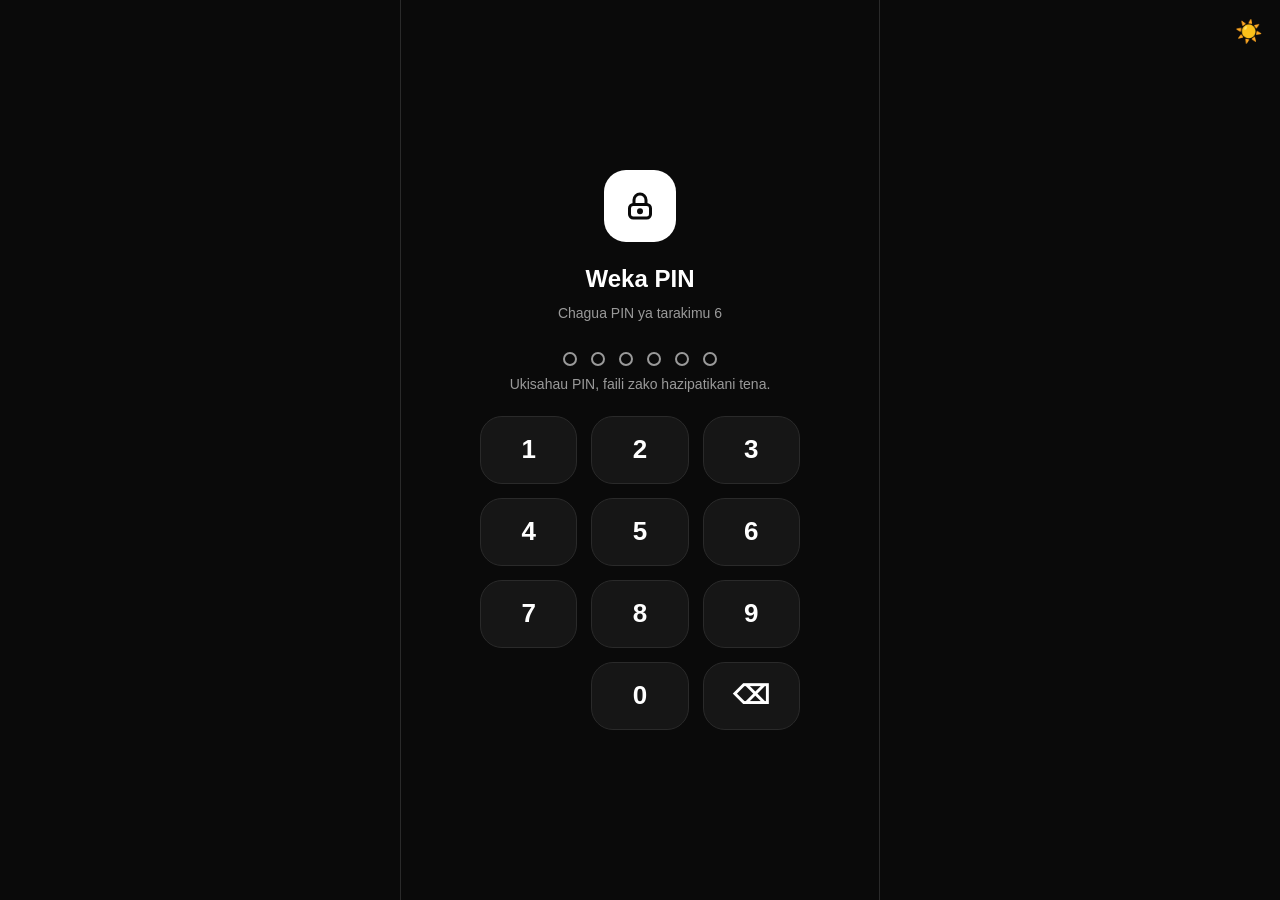
==== vault.html @ 3946f8a8 "Pro Private: toleo safi" ====
<!DOCTYPE html>
<html lang="sw" data-theme="dark">
<head>
  <meta charset="UTF-8">
  <meta name="viewport" content="width=device-width, initial-scale=1, viewport-fit=cover, user-scalable=no">
  <meta name="mobile-web-app-capable" content="yes">
  <meta name="apple-mobile-web-app-capable" content="yes">
  <meta name="apple-mobile-web-app-status-bar-style" content="black-translucent">
  <title>Pro Private</title>
  <link rel="manifest" href="manifest.json">
  <link rel="apple-touch-icon" href="icons/icon-192.png">
  <link rel="stylesheet" href="css/theme-dark.css">
  <link rel="stylesheet" href="css/theme-light.css">
  <link rel="stylesheet" href="css/base.css">
  <link rel="stylesheet" href="css/vault.css">
  <script src="js/theme.js"></script>
</head>
<body>

  <header class="app-header">
    <h1 class="app-title">Pro Private</h1>
    <div class="header-actions">
      <button class="icon-btn" data-theme-toggle aria-label="Badili theme">☀️</button>
      <button class="icon-btn" id="lockBtn" aria-label="Funga app">🔒</button>
    </div>
  </header>

  <!-- Upau wa kuchagua (unaonekana ukibonyeza kwa muda mrefu) -->
  <div class="select-bar hidden" id="selectBar">
    <button class="icon-btn" id="selCancel" aria-label="Ghairi">✕</button>
    <span id="selCount">0 zimechaguliwa</span>
    <button class="icon-btn" id="selDelete" aria-label="Futa">🗑️</button>
  </div>

  <main class="app-main">
    <div class="section-head">
      <h2 id="sectionTitle">Picha</h2>
      <span class="muted" id="sectionCount"></span>
    </div>
    <section id="content"></section>
  </main>

  <button class="fab" id="addBtn" aria-label="Ongeza faili">+</button>

  <nav class="bottom-nav">
    <button data-tab="photo" class="active"><span class="nav-icon">🖼️</span>Picha</button>
    <button data-tab="video"><span class="nav-icon">🎬</span>Video</button>
    <button data-tab="audio"><span class="nav-icon">🎵</span>Muziki</button>
    <a href="settings.html"><span class="nav-icon">⚙️</span>Settings</a>
  </nav>

  <input type="file" id="fileInput" multiple hidden>

  <div class="progress-overlay hidden" id="progress">
    <div class="progress-card">
      <div class="spinner"></div>
      <p id="progressText">Inaficha...</p>
      <p class="muted" id="progressName"></p>
    </div>
  </div>

  <div class="toast" id="toast"></div>

  <script src="js/crypto.js"></script>
  <script src="js/db.js"></script>
  <script src="js/vault.js"></script>
  <script src="js/app.js"></script>
</body>
</html>
---- css/theme-dark.css ----
/* Pro Private - Theme NYEUSI */
:root,
:root[data-theme="dark"] {
  --bg: #0a0a0a;
  --bg-elevated: #121212;
  --card: #161616;
  --card-hover: #1e1e1e;
  --border: #2a2a2a;
  --text: #ffffff;
  --text-muted: #9a9a9a;
  --accent: #ffffff;
  --accent-text: #0a0a0a;
  --danger: #ff5a5a;
  --overlay: rgba(0, 0, 0, 0.75);
  --shadow: 0 6px 24px rgba(0, 0, 0, 0.6);
  color-scheme: dark;
}
---- css/theme-light.css ----
/* Pro Private - Theme NYEUPE */
:root[data-theme="light"] {
  --bg: #ffffff;
  --bg-elevated: #f7f7f7;
  --card: #f2f2f2;
  --card-hover: #e8e8e8;
  --border: #dcdcdc;
  --text: #0a0a0a;
  --text-muted: #6b6b6b;
  --accent: #0a0a0a;
  --accent-text: #ffffff;
  --danger: #d93025;
  --overlay: rgba(255, 255, 255, 0.85);
  --shadow: 0 6px 24px rgba(0, 0, 0, 0.12);
  color-scheme: light;
}
---- css/base.css ----
/* Pro Private - base.css (mobile-first) */

*,
*::before,
*::after {
  box-sizing: border-box;
  -webkit-tap-highlight-color: transparent;
}

html {
  -webkit-text-size-adjust: 100%;
  text-size-adjust: 100%;
}

html,
body {
  margin: 0;
  padding: 0;
  min-height: 100%;
  background: var(--bg);
  color: var(--text);
  font-family: -apple-system, BlinkMacSystemFont, "Segoe UI", Roboto, "Helvetica Neue", Arial, sans-serif;
  font-size: 16px;
  line-height: 1.45;
  overscroll-behavior: none;
  -webkit-font-smoothing: antialiased;
  transition: background 0.25s ease, color 0.25s ease;
}

body {
  min-height: 100vh;
  min-height: 100dvh;
  display: flex;
  flex-direction: column;
  padding-top: env(safe-area-inset-top);
  padding-left: env(safe-area-inset-left);
  padding-right: env(safe-area-inset-right);
  touch-action: manipulation;
  -webkit-user-select: none;
  user-select: none;
}

img,
video { max-width: 100%; display: block; }
h1, h2, h3, p { margin: 0; }
a { color: inherit; text-decoration: none; }

/* ---------- Layout ---------- */
.app-header {
  position: sticky;
  top: 0;
  z-index: 20;
  display: flex;
  align-items: center;
  justify-content: space-between;
  gap: 12px;
  padding: 14px 16px;
  background: var(--bg);
  border-bottom: 1px solid var(--border);
}

.app-title { font-size: 20px; font-weight: 700; letter-spacing: 0.3px; }

.app-main {
  flex: 1;
  padding: 16px;
  padding-bottom: calc(84px + env(safe-area-inset-bottom));
}

.screen-center {
  flex: 1;
  display: flex;
  flex-direction: column;
  align-items: center;
  justify-content: center;
  padding: 24px 16px;
  text-align: center;
}

/* ---------- Buttons ---------- */
.btn {
  display: inline-flex;
  align-items: center;
  justify-content: center;
  gap: 8px;
  min-height: 48px;
  padding: 0 22px;
  border: 1px solid var(--accent);
  border-radius: 14px;
  background: var(--accent);
  color: var(--accent-text);
  font-size: 16px;
  font-weight: 600;
  font-family: inherit;
  cursor: pointer;
  transition: transform 0.12s ease, opacity 0.2s ease;
}
.btn:active { transform: scale(0.97); opacity: 0.9; }
.btn-outline { background: transparent; color: var(--text); border-color: var(--border); }
.btn-danger { background: transparent; color: var(--danger); border-color: var(--danger); }
.btn-block { width: 100%; }

.icon-btn {
  display: inline-flex;
  align-items: center;
  justify-content: center;
  width: 48px;
  height: 48px;
  border: none;
  border-radius: 50%;
  background: transparent;
  color: var(--text);
  font-size: 22px;
  cursor: pointer;
}
.icon-btn:active { background: var(--card-hover); }

/* ---------- Cards & lists ---------- */
.card {
  background: var(--card);
  border: 1px solid var(--border);
  border-radius: 16px;
  padding: 16px;
}

.list-item {
  display: flex;
  align-items: center;
  gap: 12px;
  min-height: 56px;
  padding: 10px 14px;
  background: var(--card);
  border: 1px solid var(--border);
  border-radius: 14px;
  margin-bottom: 10px;
}
.list-item:active { background: var(--card-hover); }

.muted { color: var(--text-muted); font-size: 14px; }

/* ---------- Bottom navigation ---------- */
.bottom-nav {
  position: fixed;
  left: 0;
  right: 0;
  bottom: 0;
  z-index: 30;
  display: flex;
  justify-content: space-around;
  background: var(--bg-elevated);
  border-top: 1px solid var(--border);
  padding-bottom: env(safe-area-inset-bottom);
}

.bottom-nav a,
.bottom-nav button {
  flex: 1;
  display: flex;
  flex-direction: column;
  align-items: center;
  justify-content: center;
  gap: 2px;
  min-height: 60px;
  border: none;
  background: transparent;
  color: var(--text-muted);
  font-size: 12px;
  font-family: inherit;
  cursor: pointer;
}
.bottom-nav .nav-icon { font-size: 22px; line-height: 1; }
.bottom-nav .active { color: var(--text); font-weight: 700; }

/* ---------- Floating "+" button ---------- */
.fab {
  position: fixed;
  right: 18px;
  bottom: calc(78px + env(safe-area-inset-bottom));
  z-index: 40;
  width: 58px;
  height: 58px;
  border: none;
  border-radius: 50%;
  background: var(--accent);
  color: var(--accent-text);
  font-size: 30px;
  line-height: 1;
  box-shadow: var(--shadow);
  cursor: pointer;
}
.fab:active { transform: scale(0.94); }

/* ---------- Inputs ---------- */
.input {
  width: 100%;
  min-height: 48px;
  padding: 0 14px;
  border: 1px solid var(--border);
  border-radius: 12px;
  background: var(--card);
  color: var(--text);
  font-size: 16px;
  font-family: inherit;
  -webkit-user-select: text;
  user-select: text;
}
.input:focus { outline: 2px solid var(--accent); outline-offset: 1px; }

/* ---------- Privacy blur (recent apps) ---------- */
body.is-hidden > * { filter: blur(24px); pointer-events: none; }
body.is-hidden::after {
  content: "";
  position: fixed;
  inset: 0;
  background: var(--bg);
  z-index: 9999;
}

/* ---------- Utility ---------- */
.hidden { display: none !important; }
.center { text-align: center; }
.mt-8 { margin-top: 8px; }
.mt-16 { margin-top: 16px; }
.mt-24 { margin-top: 24px; }

/* Desktop: weka app katikati kama simu */
@media (min-width: 700px) {
  body {
    max-width: 480px;
    margin: 0 auto;
    border-left: 1px solid var(--border);
    border-right: 1px solid var(--border);
  }
  .bottom-nav { max-width: 480px; margin: 0 auto; }
}
---- css/vault.css ----
/* Pro Private - vault.css */

.header-actions {
  display: flex;
  align-items: center;
}

.section-head {
  display: flex;
  align-items: baseline;
  justify-content: space-between;
  margin-bottom: 12px;
}

.section-head h2 {
  font-size: 18px;
}

/* ---------- Grid ya picha na video ---------- */
.photo-grid {
  display: grid;
  grid-template-columns: repeat(3, 1fr);
  gap: 3px;
}

.tile {
  position: relative;
  aspect-ratio: 1 / 1;
  background: var(--card);
  border-radius: 6px;
  overflow: hidden;
  cursor: pointer;
  -webkit-touch-callout: none;
}

.tile img {
  width: 100%;
  height: 100%;
  object-fit: cover;
  pointer-events: none;
}

.tile .ph {
  position: absolute;
  inset: 0;
  display: flex;
  align-items: center;
  justify-content: center;
  font-size: 30px;
  color: var(--text-muted);
}

.tile .play {
  position: absolute;
  top: 50%;
  left: 50%;
  width: 36px;
  height: 36px;
  margin: -18px 0 0 -18px;
  border-radius: 50%;
  background: rgba(0, 0, 0, 0.55);
  color: #fff;
  font-size: 14px;
  display: flex;
  align-items: center;
  justify-content: center;
  padding-left: 2px;
}

.tile .dur {
  position: absolute;
  right: 6px;
  bottom: 6px;
  padding: 2px 6px;
  border-radius: 8px;
  background: rgba(0, 0, 0, 0.65);
  color: #fff;
  font-size: 12px;
}

.check {
  display: none;
  align-items: center;
  justify-content: center;
  width: 24px;
  height: 24px;
  border-radius: 50%;
  border: 2px solid #fff;
  background: rgba(0, 0, 0, 0.35);
  color: #fff;
  font-size: 13px;
  flex-shrink: 0;
}

.tile .check {
  position: absolute;
  top: 6px;
  right: 6px;
}

.selecting .check {
  display: flex;
}

.selected .check {
  background: var(--accent);
  border-color: var(--accent);
  color: var(--accent-text);
}

.tile.selected {
  outline: 3px solid var(--accent);
  outline-offset: -3px;
}

/* ---------- Orodha ya muziki ---------- */
.audio-item {
  cursor: pointer;
  -webkit-touch-callout: none;
}

.audio-item.selected {
  border-color: var(--accent);
}

.audio-icon {
  width: 44px;
  height: 44px;
  border-radius: 12px;
  background: var(--bg);
  border: 1px solid var(--border);
  display: flex;
  align-items: center;
  justify-content: center;
  font-size: 20px;
  flex-shrink: 0;
}

.audio-info {
  flex: 1;
  min-width: 0;
}

.audio-name {
  font-weight: 600;
  white-space: nowrap;
  overflow: hidden;
  text-overflow: ellipsis;
}

/* ---------- Tupu ---------- */
.empty {
  text-align: center;
  padding: 72px 16px;
  color: var(--text-muted);
}

.empty .big {
  font-size: 52px;
  margin-bottom: 12px;
}

/* ---------- Upau wa kuchagua ---------- */
.select-bar {
  position: fixed;
  top: 0;
  left: 0;
  right: 0;
  z-index: 60;
  display: flex;
  align-items: center;
  justify-content: space-between;
  padding: calc(env(safe-area-inset-top) + 6px) 8px 6px;
  background: var(--accent);
  color: var(--accent-text);
  font-weight: 600;
}

.select-bar .icon-btn {
  color: inherit;
}

/* ---------- Progress ---------- */
.progress-overlay {
  position: fixed;
  inset: 0;
  z-index: 100;
  display: flex;
  align-items: center;
  justify-content: center;
  padding: 24px;
  background: var(--overlay);
}

.progress-card {
  width: 100%;
  max-width: 300px;
  padding: 24px;
  border-radius: 18px;
  background: var(--card);
  border: 1px solid var(--border);
  text-align: center;
  box-shadow: var(--shadow);
}

.progress-card p {
  margin-top: 12px;
}

#progressName {
  white-space: nowrap;
  overflow: hidden;
  text-overflow: ellipsis;
}

.spinner {
  width: 34px;
  height: 34px;
  margin: 0 auto;
  border: 3px solid var(--border);
  border-top-color: var(--accent);
  border-radius: 50%;
  animation: vault-spin 0.8s linear infinite;
}

@keyframes vault-spin {
  to { transform: rotate(360deg); }
}

/* ---------- Toast ---------- */
.toast {
  position: fixed;
  left: 16px;
  right: 16px;
  bottom: calc(150px + env(safe-area-inset-bottom));
  z-index: 90;
  max-width: 420px;
  margin: 0 auto;
  padding: 12px 16px;
  border-radius: 14px;
  background: var(--accent);
  color: var(--accent-text);
  font-size: 14px;
  text-align: center;
  opacity: 0;
  pointer-events: none;
  transform: translateY(8px);
  transition: opacity 0.25s ease, transform 0.25s ease;
}

.toast.show {
  opacity: 1;
  transform: translateY(0);
}

@media (min-width: 700px) {
  .select-bar { max-width: 480px; margin: 0 auto; }
  .fab { right: calc(50% - 240px + 18px); }
}
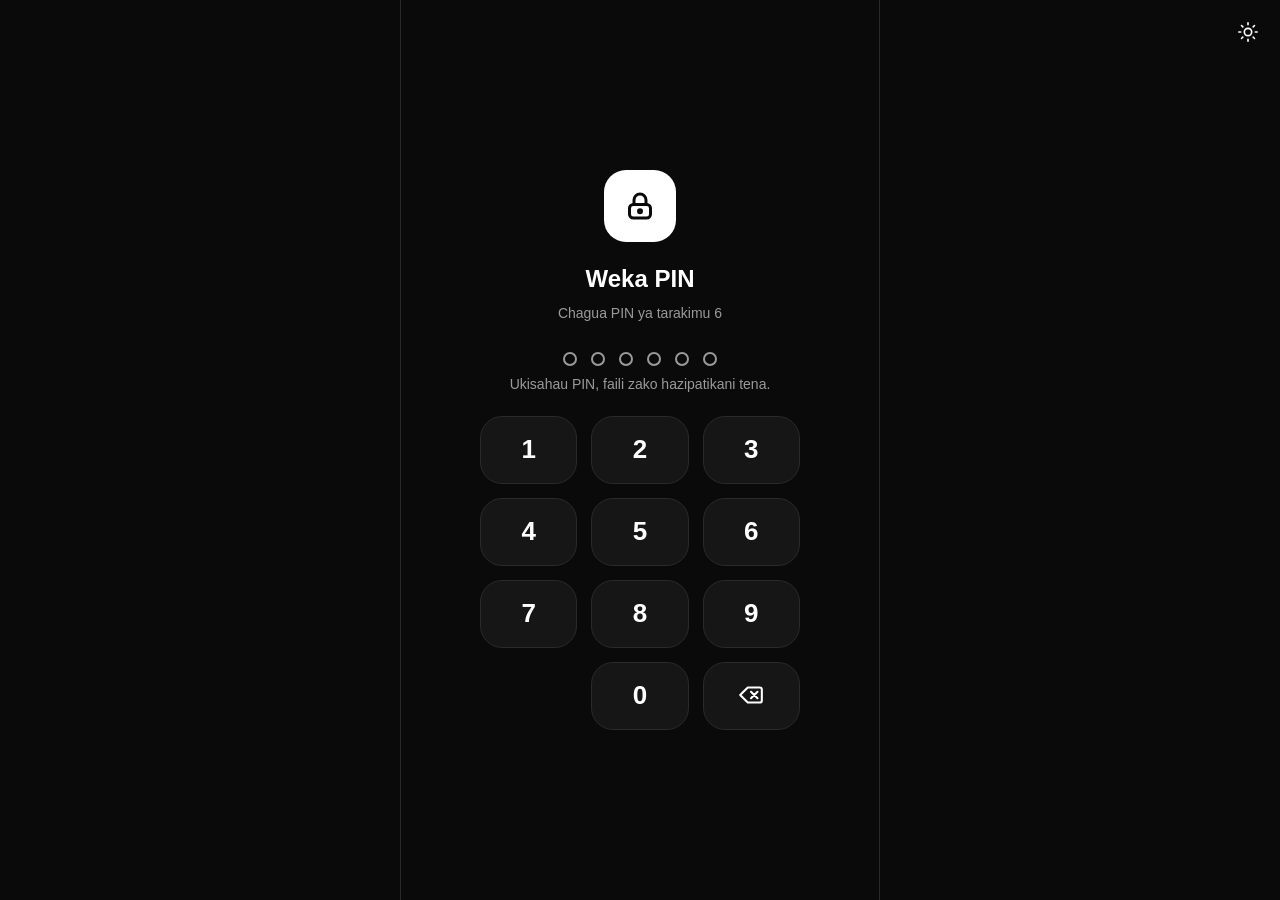
==== commit 72d71ca9: "Music colors na plus menu" ====
--- a/vault.html
+++ b/vault.html
@@ -13,6 +13,8 @@
   <link rel="stylesheet" href="css/theme-light.css">
   <link rel="stylesheet" href="css/base.css">
   <link rel="stylesheet" href="css/vault.css">
+  <link rel="stylesheet" href="css/polish.css">
+  <link rel="stylesheet" href="css/music-plus.css">
   <script src="js/theme.js"></script>
 </head>
 <body>
@@ -40,7 +42,39 @@
     <section id="content"></section>
   </main>
 
-  <button class="fab" id="addBtn" aria-label="Ongeza faili">+</button>
+  <button class="fab" id="addBtn" aria-label="Ongeza faili" aria-haspopup="true">
+    <svg class="fab-plus" viewBox="0 0 24 24" width="28" height="28" fill="none" stroke="currentColor" stroke-width="2.4" stroke-linecap="round" aria-hidden="true"><path d="M12 5v14M5 12h14"/></svg>
+  </button>
+
+  <!-- Menyu ya kuongeza faili -->
+  <div class="add-sheet" id="addSheet" aria-hidden="true">
+    <div class="add-backdrop" data-close></div>
+    <div class="add-panel" role="dialog" aria-label="Ongeza faili">
+      <div class="add-grip"></div>
+      <div class="add-head">
+        <div>
+          <h3>Ongeza faili</h3>
+          <p class="muted">Chagua aina ya faili la kuficha</p>
+        </div>
+        <button class="icon-btn" data-close aria-label="Funga">✕</button>
+      </div>
+      <div class="add-options">
+        <button class="add-opt" data-add="photo">
+          <span class="add-ico add-photo">🖼️</span>
+          <span class="add-txt"><strong>Picha</strong><small>JPG, PNG, WEBP...</small></span>
+        </button>
+        <button class="add-opt" data-add="video">
+          <span class="add-ico add-video">🎬</span>
+          <span class="add-txt"><strong>Video</strong><small>MP4, MKV, WEBM...</small></span>
+        </button>
+        <button class="add-opt" data-add="audio">
+          <span class="add-ico add-audio">🎵</span>
+          <span class="add-txt"><strong>Muziki</strong><small>MP3, M4A, WAV...</small></span>
+        </button>
+      </div>
+      <p class="muted add-note">Unaweza kuchagua faili nyingi kwa pamoja. Faili kubwa kuliko 50 MB zinachukua nafasi nyingi.</p>
+    </div>
+  </div>
 
   <nav class="bottom-nav">
     <button data-tab="photo" class="active"><span class="nav-icon">🖼️</span>Picha</button>
--- a/css/polish.css
+++ b/css/polish.css
@@ -0,0 +1,95 @@
+/* Pro Private - polish.css
+   Inapakiwa MWISHO, inaongeza maboresho bila kubadilisha CSS nyingine. */
+
+/* ---------- Picha: gap na kona za mviringo ---------- */
+.photo-grid {
+  gap: 8px;
+}
+
+.tile {
+  border-radius: 12px;
+}
+
+.tile img {
+  object-fit: cover;
+}
+
+/* ---------- Video: kadi za 16:9, picha ijaze bila black bars ---------- */
+.video-grid {
+  grid-template-columns: repeat(2, 1fr);
+  gap: 10px;
+}
+
+.video-grid .tile {
+  aspect-ratio: 16 / 9;
+}
+
+/* Kitufe cha play chenye blur */
+.tile .play {
+  width: 44px;
+  height: 44px;
+  margin: -22px 0 0 -22px;
+  font-size: 16px;
+  background: rgba(0, 0, 0, 0.35);
+  border: 1px solid rgba(255, 255, 255, 0.28);
+  -webkit-backdrop-filter: blur(8px);
+  backdrop-filter: blur(8px);
+}
+
+.tile .dur {
+  background: rgba(0, 0, 0, 0.5);
+  -webkit-backdrop-filter: blur(6px);
+  backdrop-filter: blur(6px);
+}
+
+/* ---------- Emoji za juu na chini: ukubwa sawa ---------- */
+.icon-btn {
+  width: 48px;
+  height: 48px;
+  font-size: 22px;
+  line-height: 1;
+}
+
+.bottom-nav .nav-icon {
+  display: flex;
+  align-items: center;
+  justify-content: center;
+  width: 28px;
+  height: 28px;
+  font-size: 22px;
+  line-height: 1;
+}
+
+/* ---------- Muziki: jina refu lisitoke nje ---------- */
+.audio-info {
+  min-width: 0;
+}
+
+.audio-name {
+  white-space: nowrap;
+  overflow: hidden;
+  text-overflow: ellipsis;
+}
+
+/* ---------- Toast ionekane hata juu ya overlay ya "Inaficha..." ---------- */
+.toast {
+  z-index: 110;
+}
+
+/* ---------- Upau wa matumizi ya nafasi (Settings) ---------- */
+.usage-bar {
+  height: 8px;
+  margin-top: 12px;
+  border-radius: 99px;
+  background: var(--border);
+  overflow: hidden;
+}
+
+.usage-bar span {
+  display: block;
+  width: 0;
+  height: 100%;
+  border-radius: 99px;
+  background: var(--accent);
+  transition: width 0.4s ease;
+}
--- a/css/music-plus.css
+++ b/css/music-plus.css
@@ -0,0 +1,213 @@
+/* Pro Private - music-plus.css
+   1) Muziki: kisanduku chenye rangi 3 mchanganyiko na herufi ya kwanza ya jina.
+   2) Kitufe cha +: kimeboreshwa na menyu ya kuongeza Picha / Video / Muziki.
+   Pakia baada ya vault.css na polish.css. */
+
+/* ================= MUZIKI ================= */
+.audio-icon {
+  position: relative;
+  flex: none;
+  display: flex;
+  align-items: center;
+  justify-content: center;
+  width: 50px;
+  height: 50px;
+  border-radius: 15px;
+  color: #ffffff;
+  font-size: 22px;
+  font-weight: 800;
+  line-height: 1;
+  letter-spacing: 0.2px;
+  text-shadow: 0 1px 6px rgba(0, 0, 0, 0.35);
+  box-shadow: 0 4px 14px rgba(0, 0, 0, 0.28), inset 0 0 0 1px rgba(255, 255, 255, 0.18);
+  overflow: hidden;
+}
+
+/* mwanga laini juu-kushoto kwa muonekano wa premium */
+.audio-icon::after {
+  content: "";
+  position: absolute;
+  inset: 0;
+  background: radial-gradient(circle at 25% 18%, rgba(255, 255, 255, 0.38), rgba(255, 255, 255, 0) 55%);
+  pointer-events: none;
+}
+
+.audio-item {
+  gap: 14px;
+}
+
+/* ================= KITUFE CHA + ================= */
+.fab {
+  display: flex;
+  align-items: center;
+  justify-content: center;
+  width: 62px;
+  height: 62px;
+  padding: 0;
+  font-size: 0;
+  box-shadow: 0 10px 28px rgba(0, 0, 0, 0.4), 0 0 0 5px color-mix(in srgb, var(--accent) 16%, transparent);
+  transition: transform 0.22s ease, box-shadow 0.22s ease;
+}
+
+.fab .fab-plus {
+  transition: transform 0.28s cubic-bezier(0.3, 1.4, 0.5, 1);
+}
+
+.fab.open .fab-plus {
+  transform: rotate(135deg);
+}
+
+.fab:active {
+  transform: scale(0.92);
+}
+
+/* ---------- Menyu (bottom sheet) ---------- */
+.add-sheet {
+  position: fixed;
+  inset: 0;
+  z-index: 80;
+  visibility: hidden;
+  pointer-events: none;
+}
+
+.add-sheet.open {
+  visibility: visible;
+  pointer-events: auto;
+}
+
+.add-backdrop {
+  position: absolute;
+  inset: 0;
+  background: rgba(0, 0, 0, 0.55);
+  -webkit-backdrop-filter: blur(4px);
+  backdrop-filter: blur(4px);
+  opacity: 0;
+  transition: opacity 0.25s ease;
+}
+
+.add-sheet.open .add-backdrop {
+  opacity: 1;
+}
+
+.add-panel {
+  position: absolute;
+  left: 0;
+  right: 0;
+  bottom: 0;
+  max-width: 480px;
+  margin: 0 auto;
+  padding: 10px 16px calc(20px + env(safe-area-inset-bottom));
+  background: var(--bg-elevated);
+  color: var(--text);
+  border: 1px solid var(--border);
+  border-bottom: none;
+  border-radius: 26px 26px 0 0;
+  box-shadow: 0 -12px 40px rgba(0, 0, 0, 0.35);
+  transform: translateY(100%);
+  transition: transform 0.3s cubic-bezier(0.2, 0.9, 0.3, 1);
+}
+
+.add-sheet.open .add-panel {
+  transform: translateY(0);
+}
+
+.add-grip {
+  width: 40px;
+  height: 4px;
+  margin: 0 auto 10px;
+  border-radius: 99px;
+  background: var(--border);
+}
+
+.add-head {
+  display: flex;
+  align-items: center;
+  justify-content: space-between;
+  gap: 12px;
+  margin-bottom: 12px;
+}
+
+.add-head h3 {
+  font-size: 19px;
+  font-weight: 700;
+}
+
+.add-options {
+  display: flex;
+  flex-direction: column;
+  gap: 10px;
+}
+
+.add-opt {
+  display: flex;
+  align-items: center;
+  gap: 14px;
+  width: 100%;
+  min-height: 68px;
+  padding: 10px 14px;
+  border: 1px solid var(--border);
+  border-radius: 18px;
+  background: var(--card);
+  color: var(--text);
+  font-family: inherit;
+  text-align: left;
+  cursor: pointer;
+  transition: transform 0.12s ease, background 0.2s ease;
+}
+
+.add-opt:active {
+  transform: scale(0.98);
+  background: var(--card-hover);
+}
+
+.add-opt.current {
+  border-color: var(--accent);
+}
+
+.add-ico {
+  flex: none;
+  display: flex;
+  align-items: center;
+  justify-content: center;
+  width: 48px;
+  height: 48px;
+  border-radius: 14px;
+  color: #ffffff;
+  font-size: 24px;
+  box-shadow: inset 0 0 0 1px rgba(255, 255, 255, 0.2), 0 4px 12px rgba(0, 0, 0, 0.25);
+}
+
+.add-photo { background: linear-gradient(135deg, #4facfe, #00f2fe 55%, #7b61ff); }
+.add-video { background: linear-gradient(135deg, #ff5f6d, #ffc371 55%, #ff3cac); }
+.add-audio { background: linear-gradient(135deg, #a18cd1, #fbc2eb 55%, #6a11cb); }
+
+.add-txt {
+  display: flex;
+  flex-direction: column;
+  gap: 2px;
+  min-width: 0;
+}
+
+.add-txt strong {
+  font-size: 17px;
+  font-weight: 700;
+}
+
+.add-txt small {
+  color: var(--text-muted);
+  font-size: 13px;
+}
+
+.add-note {
+  margin-top: 14px;
+  text-align: center;
+  font-size: 12.5px;
+}
+
+@media (prefers-reduced-motion: reduce) {
+  .add-panel,
+  .add-backdrop,
+  .fab .fab-plus {
+    transition: none;
+  }
+}
